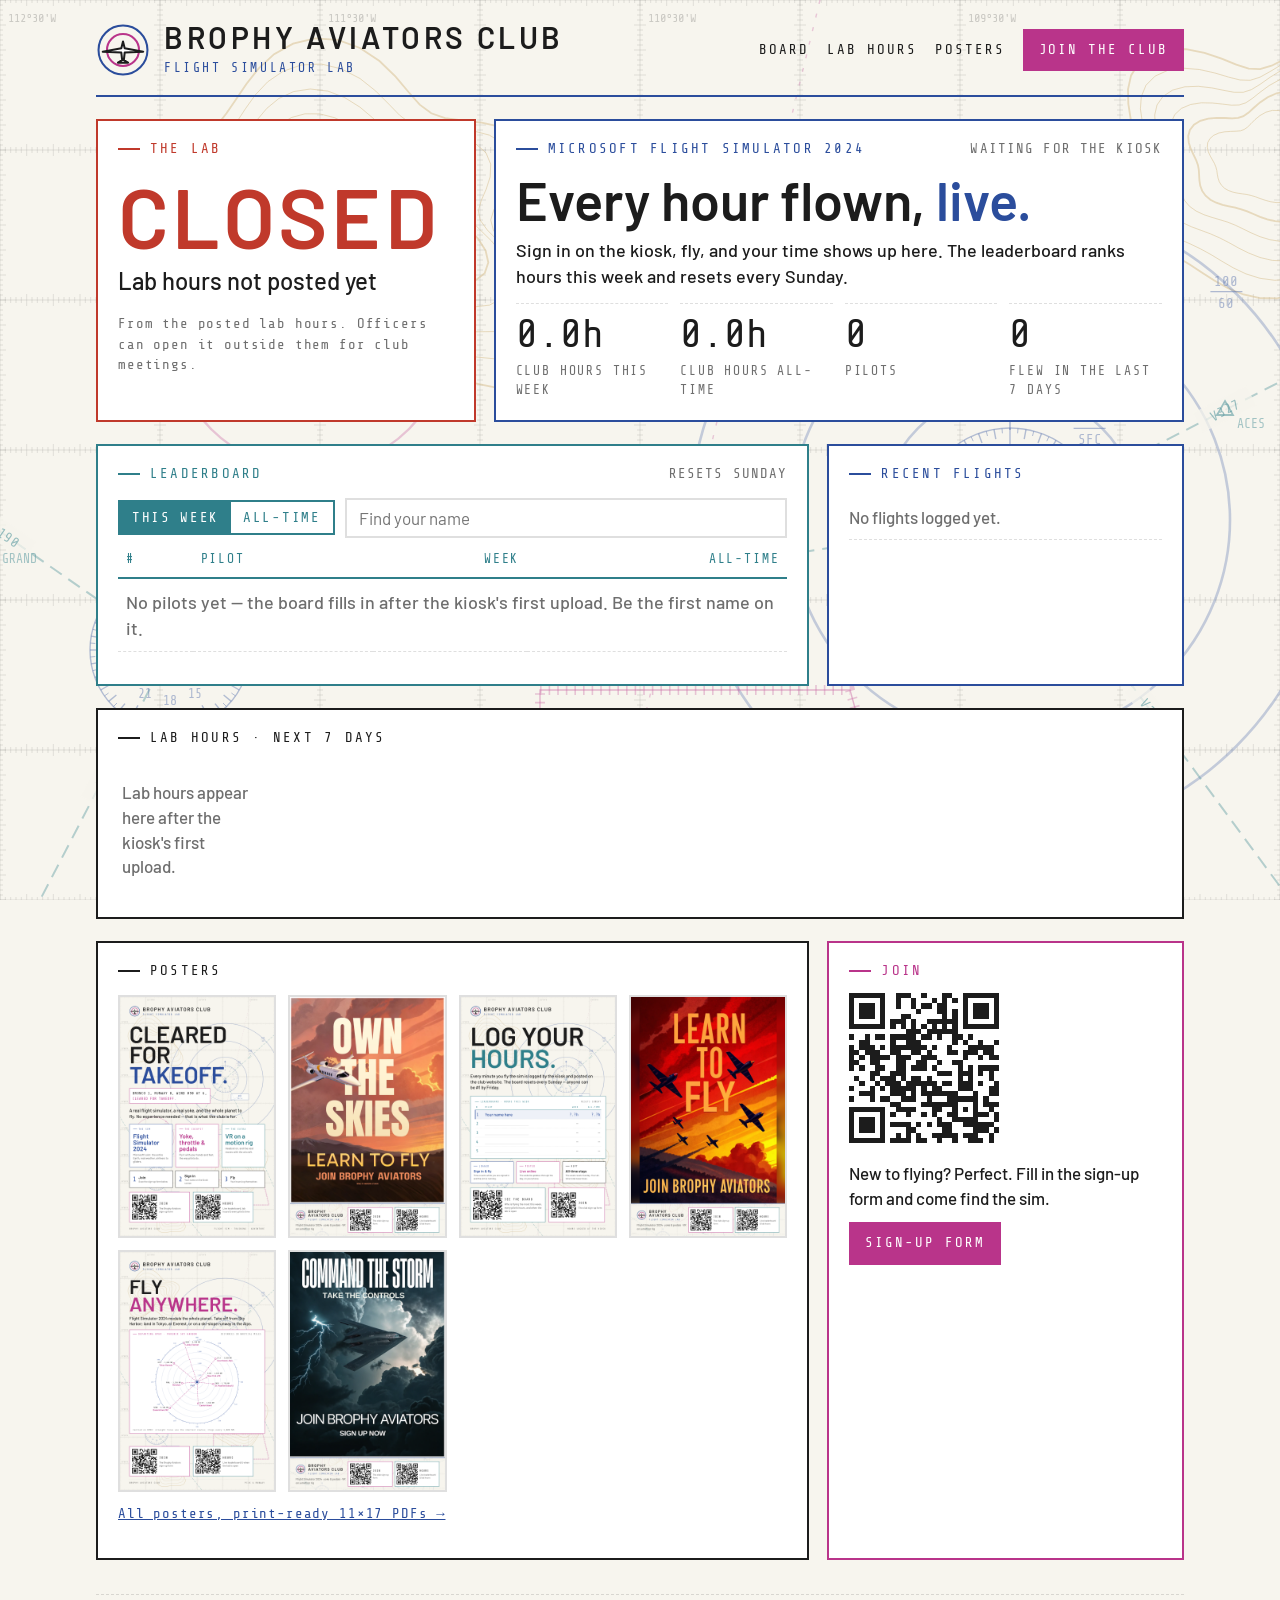
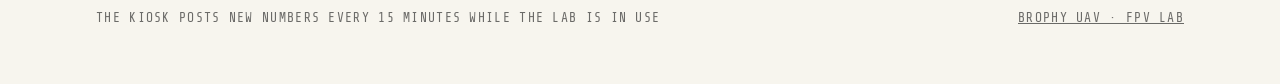
==== index.html @ 6be756b4 "Brophy Aviators website: live hours board, lab hours, posters with Join + Hours QR codes Co-Authored" ====
<!doctype html>
<html lang="en">
<head>
<meta charset="utf-8">
<meta name="viewport" content="width=device-width,initial-scale=1">
<title>Brophy Aviators Club</title>
<meta name="description" content="Live hours and leaderboard for the Brophy Aviators Club flight simulator: Microsoft Flight Simulator 2024 with a yoke, VR and a motion rig. Updated by the kiosk through the day.">
<meta name="color-scheme" content="light">
<link rel="icon" href="assets/icon.svg" type="image/svg+xml">
<link rel="stylesheet" href="assets/site.css">
</head>
<body>
<div class="chartbg" id="chart"></div>
<div class="wrap">

  <header class="mast">
    <a class="brand" href="./">
      <svg viewBox="0 0 64 64" fill="none" stroke-width="2.4" aria-hidden="true"><circle cx="32" cy="32" r="29" stroke="#2b4d9c"/><circle cx="32" cy="32" r="19" stroke="#b9348a"/><path d="M8 34 L30 30 L32 22 L34 30 L56 34 L34 35 L33 44 L38 47 L26 47 L31 44 L30 35 Z" stroke="#1c1c1c" fill="#ffffff" stroke-linejoin="round"/></svg>
      <div><div class="club">Brophy Aviators Club</div><div class="sub">Flight simulator lab</div></div>
    </a>
    <nav class="links">
      <a href="#board">Board</a><a href="#hours">Lab hours</a><a href="posters/">Posters</a>
      <a class="btn solid" href="https://forms.gle/XQv9fGLGWvsgWXJi9" target="_blank" rel="noopener">Join the club</a>
    </nav>
  </header>

  <section class="grid top">
    <div class="card status" id="status">
      <div class="legend">The lab</div>
      <div class="big" id="st-big">&mdash;</div>
      <div class="until" id="st-until">Loading the lab hours&hellip;</div>
      <div class="note" id="st-note"></div>
    </div>
    <div class="card blue hero">
      <div class="legend">Microsoft Flight Simulator 2024<span class="right" id="updated"></span></div>
      <h1>Every hour flown, <span>live.</span></h1>
      <p>Sign in on the kiosk, fly, and your time shows up here. The leaderboard ranks hours this week and resets every Sunday.</p>
      <div class="stats">
        <div class="stat"><div class="n" id="s-week">&mdash;</div><div class="k">Club hours this week</div></div>
        <div class="stat"><div class="n" id="s-all">&mdash;</div><div class="k">Club hours all-time</div></div>
        <div class="stat"><div class="n" id="s-pilots">&mdash;</div><div class="k">Pilots</div></div>
        <div class="stat"><div class="n" id="s-active">&mdash;</div><div class="k">Flew in the last 7 days</div></div>
      </div>
    </div>
  </section>

  <section class="grid two" id="board">
    <div class="card teal">
      <div class="legend">Leaderboard<span class="right">Resets Sunday</span></div>
      <div class="tools">
        <div class="seg" role="group" aria-label="Rank by">
          <button type="button" data-sort="week" aria-pressed="true">This week</button>
          <button type="button" data-sort="all" aria-pressed="false">All-time</button>
        </div>
        <input class="find" id="find" type="search" placeholder="Find your name" autocomplete="off" aria-label="Find your name">
      </div>
      <div class="tablewrap">
        <table class="board">
          <thead><tr><th>#</th><th>Pilot</th><th class="r">Week</th><th class="r">All-time</th></tr></thead>
          <tbody id="rows"><tr><td colspan="4" class="empty">Loading&hellip;</td></tr></tbody>
        </table>
      </div>
      <div class="more" id="more"></div>
    </div>
    <div class="card blue">
      <div class="legend">Recent flights</div>
      <ul class="flights" id="flights"><li class="empty">Loading&hellip;</li></ul>
    </div>
  </section>

  <section class="card" id="hours">
    <div class="legend">Lab hours &middot; next 7 days<span class="right" id="h-src"></span></div>
    <div class="week" id="week"></div>
  </section>

  <section class="grid two">
    <div class="card">
      <div class="legend">Posters</div>
      <div class="strip" id="strip"></div>
      <p class="more"><a href="posters/">All posters, print-ready 11&times;17 PDFs &rarr;</a></p>
    </div>
    <div class="card magenta">
      <div class="legend">Join</div>
      <div class="join">
        <img src="posters/src/qr-join.svg" alt="QR code for the club sign-up form">
        <div>
          <p>New to flying? Perfect. Fill in the sign-up form and come find the sim.</p>
          <a class="btn solid" href="https://forms.gle/XQv9fGLGWvsgWXJi9" target="_blank" rel="noopener">Sign-up form</a>
        </div>
      </div>
    </div>
  </section>

  <footer>
    <span>The kiosk posts new numbers every 15 minutes while the lab is in use</span>
    <span><a href="https://elmagoct.github.io/brophy-uav-dashboard/">Brophy UAV &middot; FPV lab</a></span>
  </footer>
</div>
<script src="assets/chart.js"></script>
<script src="assets/posters.js"></script>
<script src="assets/site.js"></script>
</body>
</html>
---- assets/site.css ----
/* Brophy Aviators - the website. Same sectional-chart look as the kiosk
   (brophy-aviators-kiosk/chart.css): cream paper, one ink, colour from LINES -
   Class B blue = pilots, Class C magenta = the sim / joining, airway teal =
   the leaderboard. White cards with a 2px outline and a mono legend label.
   Two fonts only: Barlow and Share Tech Mono, self-hosted. Light only. */
@font-face{font-family:'Barlow';font-weight:400;font-display:swap;src:url(fonts/barlow-400.woff2) format('woff2')}
@font-face{font-family:'Barlow';font-weight:500;font-display:swap;src:url(fonts/barlow-500.woff2) format('woff2')}
@font-face{font-family:'Barlow';font-weight:600;font-display:swap;src:url(fonts/barlow-600.woff2) format('woff2')}
@font-face{font-family:'Share Tech Mono';font-weight:400;font-display:swap;src:url(fonts/share-tech-mono-400.woff2) format('woff2')}

:root{
  color-scheme:light;
  --paper:#f7f5ee;--ink:#1c1c1c;--blue:#2b4d9c;--magenta:#b9348a;--teal:#2f7f8a;
  --tan:#c8a765;--red:#c0392b;--white:#ffffff;--tint:#eef1f8;
  --muted:rgba(28,28,28,.64);--hair:rgba(28,28,28,.14);
  --mono:'Share Tech Mono',Consolas,monospace;--sans:'Barlow','Segoe UI',system-ui,sans-serif;
}
*{box-sizing:border-box}
html{-webkit-text-size-adjust:100%}
body{margin:0;background-color:var(--paper);color:var(--ink);font-family:var(--sans);font-weight:500;font-size:17px;line-height:1.45;min-height:100vh}
a{color:var(--blue)}
.chartbg{position:fixed;inset:0;z-index:0;pointer-events:none;opacity:.75}
.chartbg svg{width:100%;height:100%;display:block}
.wrap{position:relative;z-index:1;max-width:1120px;margin:0 auto;padding:22px 16px 56px}

/* masthead */
header.mast{display:flex;flex-wrap:wrap;align-items:center;justify-content:space-between;gap:16px 24px;padding-bottom:18px;border-bottom:2px solid var(--blue)}
.brand{display:flex;align-items:center;gap:14px;text-decoration:none;color:inherit}
.brand svg{width:54px;height:54px;flex:none}
.brand .club{font-size:clamp(20px,4.4vw,30px);font-weight:600;letter-spacing:.12em;text-transform:uppercase;line-height:1.05}
.brand .sub{font-family:var(--mono);font-size:13px;letter-spacing:.2em;text-transform:uppercase;color:var(--blue);margin-top:5px}
nav.links{display:flex;flex-wrap:wrap;gap:8px 18px;align-items:center;font-family:var(--mono);font-size:14px;letter-spacing:.14em;text-transform:uppercase}
nav.links a{color:var(--ink);text-decoration:none}
nav.links a:hover,nav.links a[aria-current]{color:var(--blue);text-decoration:underline;text-underline-offset:5px}
.btn{display:inline-flex;align-items:center;gap:8px;font-family:var(--mono);font-size:14px;letter-spacing:.14em;text-transform:uppercase;
  text-decoration:none;color:var(--magenta);background:var(--white);border:2px solid var(--magenta);padding:9px 14px;cursor:pointer}
.btn:hover{background:var(--magenta);color:var(--white)}
.btn.solid{background:var(--magenta);color:var(--white)}
.btn.solid:hover{background:#9a2a72;border-color:#9a2a72}

/* cards */
.card{background-color:var(--white);border:2px solid var(--ink);position:relative;padding:18px 20px 20px;min-width:0}
.card.blue{border-color:var(--blue)}.card.magenta{border-color:var(--magenta)}.card.teal{border-color:var(--teal)}.card.red{border-color:var(--red)}
.legend{font-family:var(--mono);font-size:14px;letter-spacing:.16em;text-transform:uppercase;display:flex;align-items:center;gap:10px;flex-wrap:wrap}
.legend::before{content:"";width:22px;height:0;border-top:2px solid currentColor;display:inline-block}
.legend .right{margin-left:auto;color:var(--muted);letter-spacing:.08em}
.card.blue>.legend{color:var(--blue)}.card.magenta>.legend{color:var(--magenta)}.card.teal>.legend{color:var(--teal)}.card.red>.legend{color:var(--red)}
.mono{font-family:var(--mono)}
.muted{color:var(--muted)}

section{margin-top:22px}
.grid{display:grid;gap:18px}
.top{grid-template-columns:minmax(0,1.1fr) minmax(0,2fr)}
.two{grid-template-columns:minmax(0,2fr) minmax(0,1fr)}
@media (max-width:820px){.top,.two{grid-template-columns:minmax(0,1fr)}}

/* status */
.status .big{font-size:clamp(56px,11vw,84px);font-weight:600;line-height:1;letter-spacing:.04em;margin-top:14px}
.status.open .big{color:var(--teal)}
.status.closed .big{color:var(--red)}
.status .until{font-size:24px;margin-top:6px}
.status .note{font-family:var(--mono);font-size:14px;letter-spacing:.06em;color:var(--muted);margin-top:16px}

/* stat tiles */
.stats{display:grid;grid-template-columns:repeat(4,minmax(0,1fr));gap:12px;margin-top:14px}
@media (max-width:560px){.stats{grid-template-columns:repeat(2,minmax(0,1fr))}}
.stat{border-top:1px dashed var(--hair);padding-top:10px}
.stat .n{font-family:var(--mono);font-size:clamp(28px,5vw,40px);line-height:1.05}
.stat .k{font-family:var(--mono);font-size:13px;letter-spacing:.14em;text-transform:uppercase;color:var(--muted);margin-top:6px}
.hero h1{font-size:clamp(34px,6vw,54px);font-weight:600;line-height:1.02;margin:12px 0 0}
.hero h1 span{color:var(--blue)}
.hero p{margin:10px 0 0;max-width:640px;font-size:18px}

/* leaderboard */
.tools{display:flex;flex-wrap:wrap;gap:10px;align-items:center;margin-top:14px}
.seg{display:inline-flex;border:2px solid var(--teal)}
.seg button{font-family:var(--mono);font-size:14px;letter-spacing:.12em;text-transform:uppercase;background:var(--white);color:var(--teal);border:0;padding:8px 12px;cursor:pointer}
.seg button[aria-pressed="true"]{background:var(--teal);color:var(--white)}
input.find{flex:1;min-width:160px;font-family:var(--sans);font-size:17px;border:2px solid var(--hair);padding:8px 12px;background:var(--white);color:var(--ink)}
input.find:focus{outline:none;border-color:var(--blue)}
.tablewrap{overflow-x:auto;margin-top:12px}
table.board{width:100%;border-collapse:collapse}
.board th{font-family:var(--mono);font-weight:400;font-size:13px;letter-spacing:.14em;text-transform:uppercase;color:var(--teal);text-align:left;padding:0 8px 8px;border-bottom:2px solid var(--teal);white-space:nowrap}
.board td{padding:10px 8px;border-bottom:1px dashed var(--hair);font-size:18px}
.board th.r,.board td.r{text-align:right}
.board td.n{font-family:var(--mono);color:var(--teal);width:46px}
.board td.r{font-family:var(--mono);white-space:nowrap}
.board td.r.dim{color:var(--muted)}
.board tr.top3 td.n{color:var(--blue)}
.board tr.hit td{background:var(--tint);color:var(--blue)}
.board .seen{display:block;font-family:var(--mono);font-size:13px;color:var(--muted);letter-spacing:.04em}
.more{margin-top:12px;font-family:var(--mono);font-size:14px;letter-spacing:.06em;color:var(--muted)}
.empty{padding:18px 4px;color:var(--muted)}

/* flights */
ul.flights{list-style:none;margin:12px 0 0;padding:0}
.flights li{display:flex;justify-content:space-between;gap:12px;padding:9px 0;border-bottom:1px dashed var(--hair)}
.flights .who{font-weight:600}
.flights .when{font-family:var(--mono);font-size:14px;color:var(--muted);display:block;font-weight:400}
.flights .len{font-family:var(--mono);white-space:nowrap}

/* hours */
.week{display:grid;grid-template-columns:repeat(7,minmax(0,1fr));gap:10px;margin-top:14px}
@media (max-width:820px){.week{grid-template-columns:repeat(2,minmax(0,1fr))}}
.day{border:2px solid var(--hair);padding:10px 12px;background:var(--white)}
.day.today{border-color:var(--blue)}
.day .d{font-family:var(--mono);font-size:14px;letter-spacing:.12em;text-transform:uppercase}
.day.today .d{color:var(--blue)}
.day .w{font-family:var(--mono);font-size:14px;margin-top:6px;line-height:1.5}
.day.shut .w{color:var(--muted)}

/* join */
.join{display:flex;gap:18px;align-items:center;flex-wrap:wrap;margin-top:12px}
.join img{width:150px;height:150px;flex:none;background:var(--white)}
.join p{margin:0 0 12px}

/* posters strip */
.strip{display:grid;grid-template-columns:repeat(auto-fill,minmax(130px,1fr));gap:12px;margin-top:14px}
.strip a{display:block;border:2px solid var(--hair);background:var(--white)}
.strip a:hover{border-color:var(--blue)}
.strip img{display:block;width:100%;aspect-ratio:11/17;object-fit:cover}

footer{margin-top:34px;padding-top:14px;border-top:1px dashed var(--hair);display:flex;flex-wrap:wrap;gap:8px 20px;justify-content:space-between;
  font-family:var(--mono);font-size:13px;letter-spacing:.1em;text-transform:uppercase;color:var(--muted)}
footer a{color:var(--muted)}
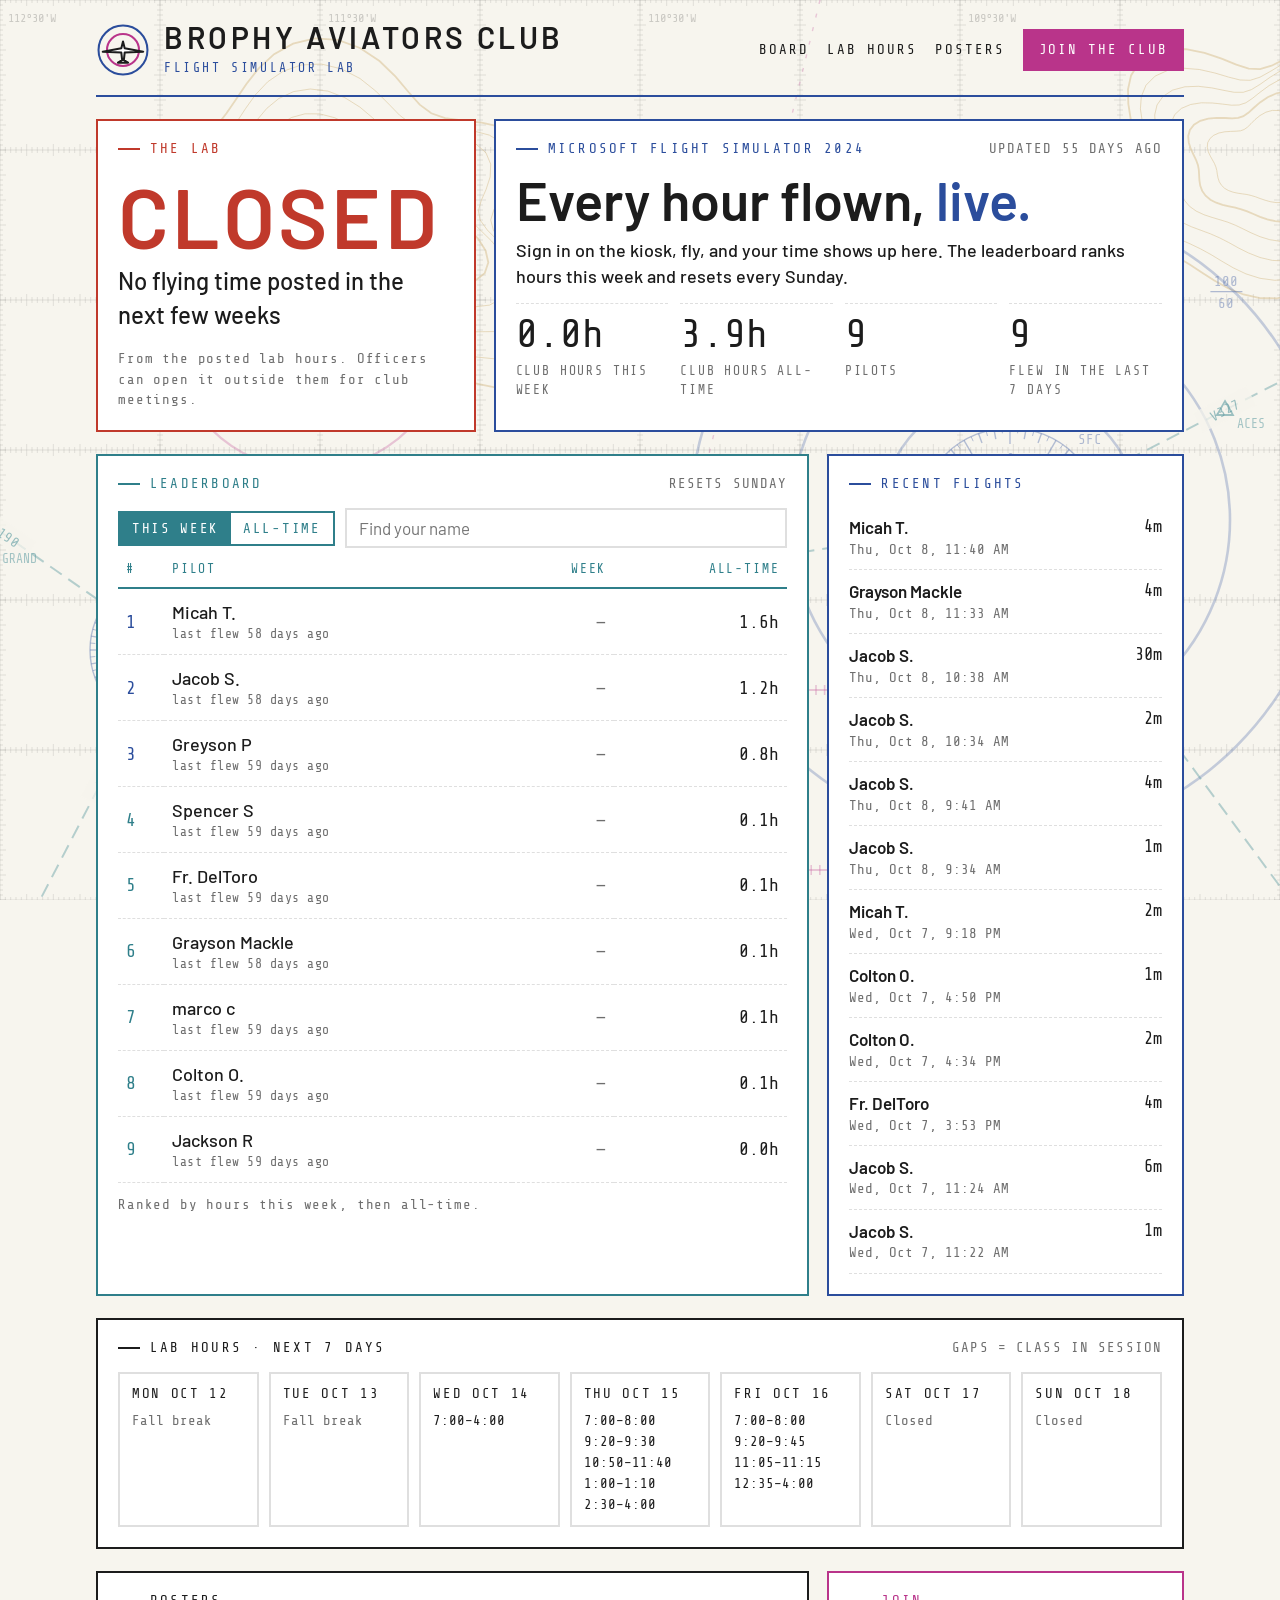
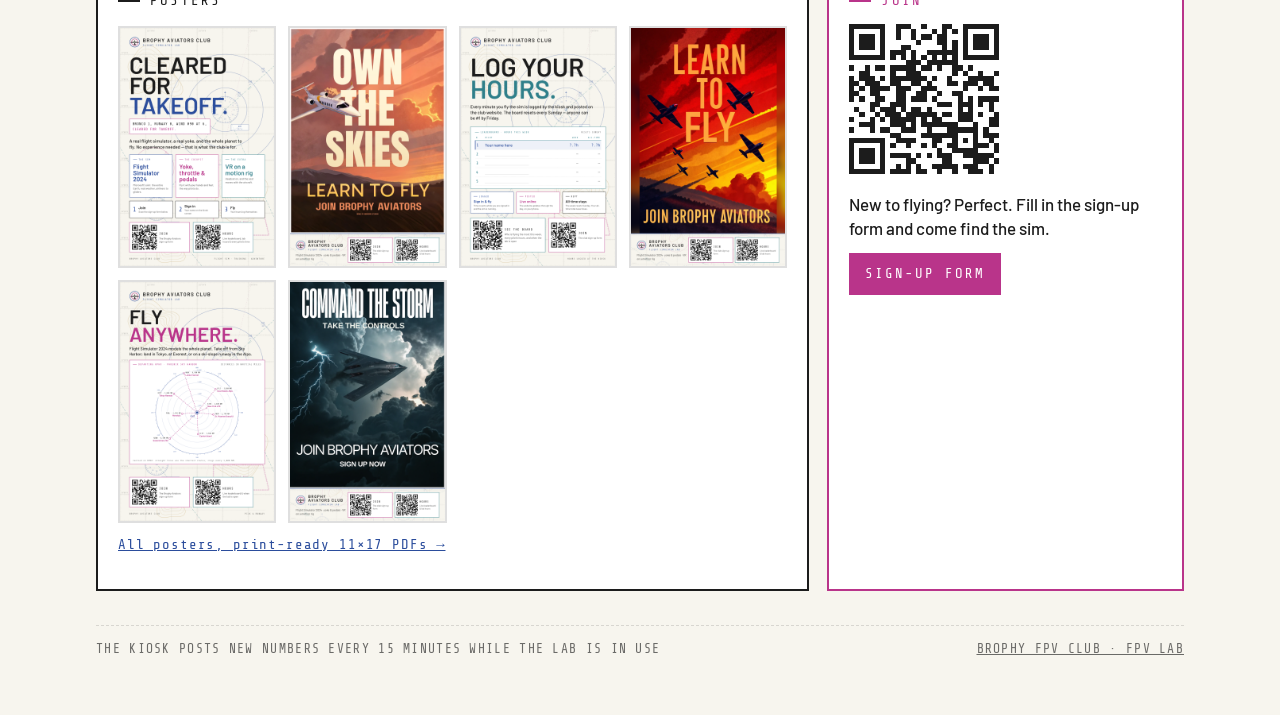
==== commit 06bf07d4: "Rename Brophy UAV to Brophy FPV Club Visible names, docs, repo names and URLs now say Brophy FPV Clu" ====
--- a/index.html
+++ b/index.html
@@ -93,7 +93,7 @@
 
   <footer>
     <span>The kiosk posts new numbers every 15 minutes while the lab is in use</span>
-    <span><a href="https://elmagoct.github.io/brophy-uav-dashboard/">Brophy UAV &middot; FPV lab</a></span>
+    <span><a href="https://elmagoct.github.io/brophy-fpv-club/">Brophy FPV Club &middot; FPV lab</a></span>
   </footer>
 </div>
 <script src="assets/chart.js"></script>
